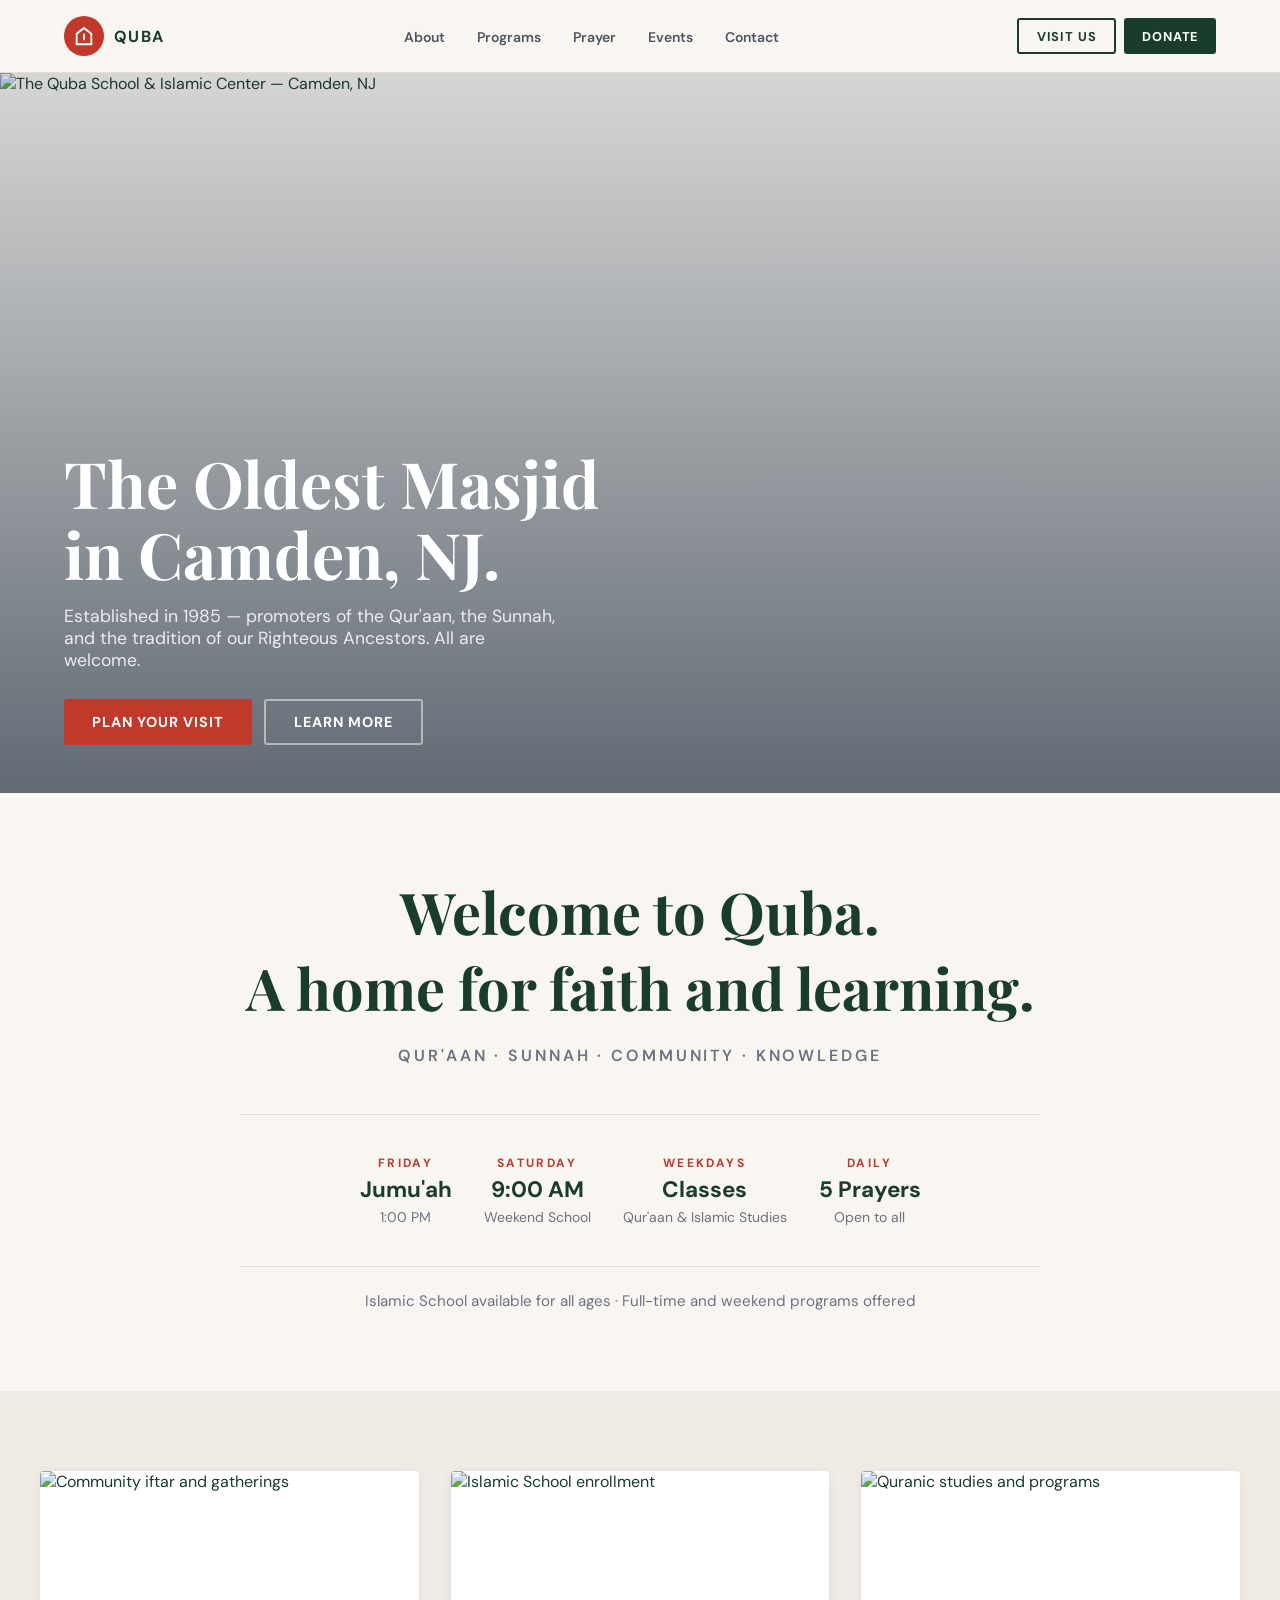
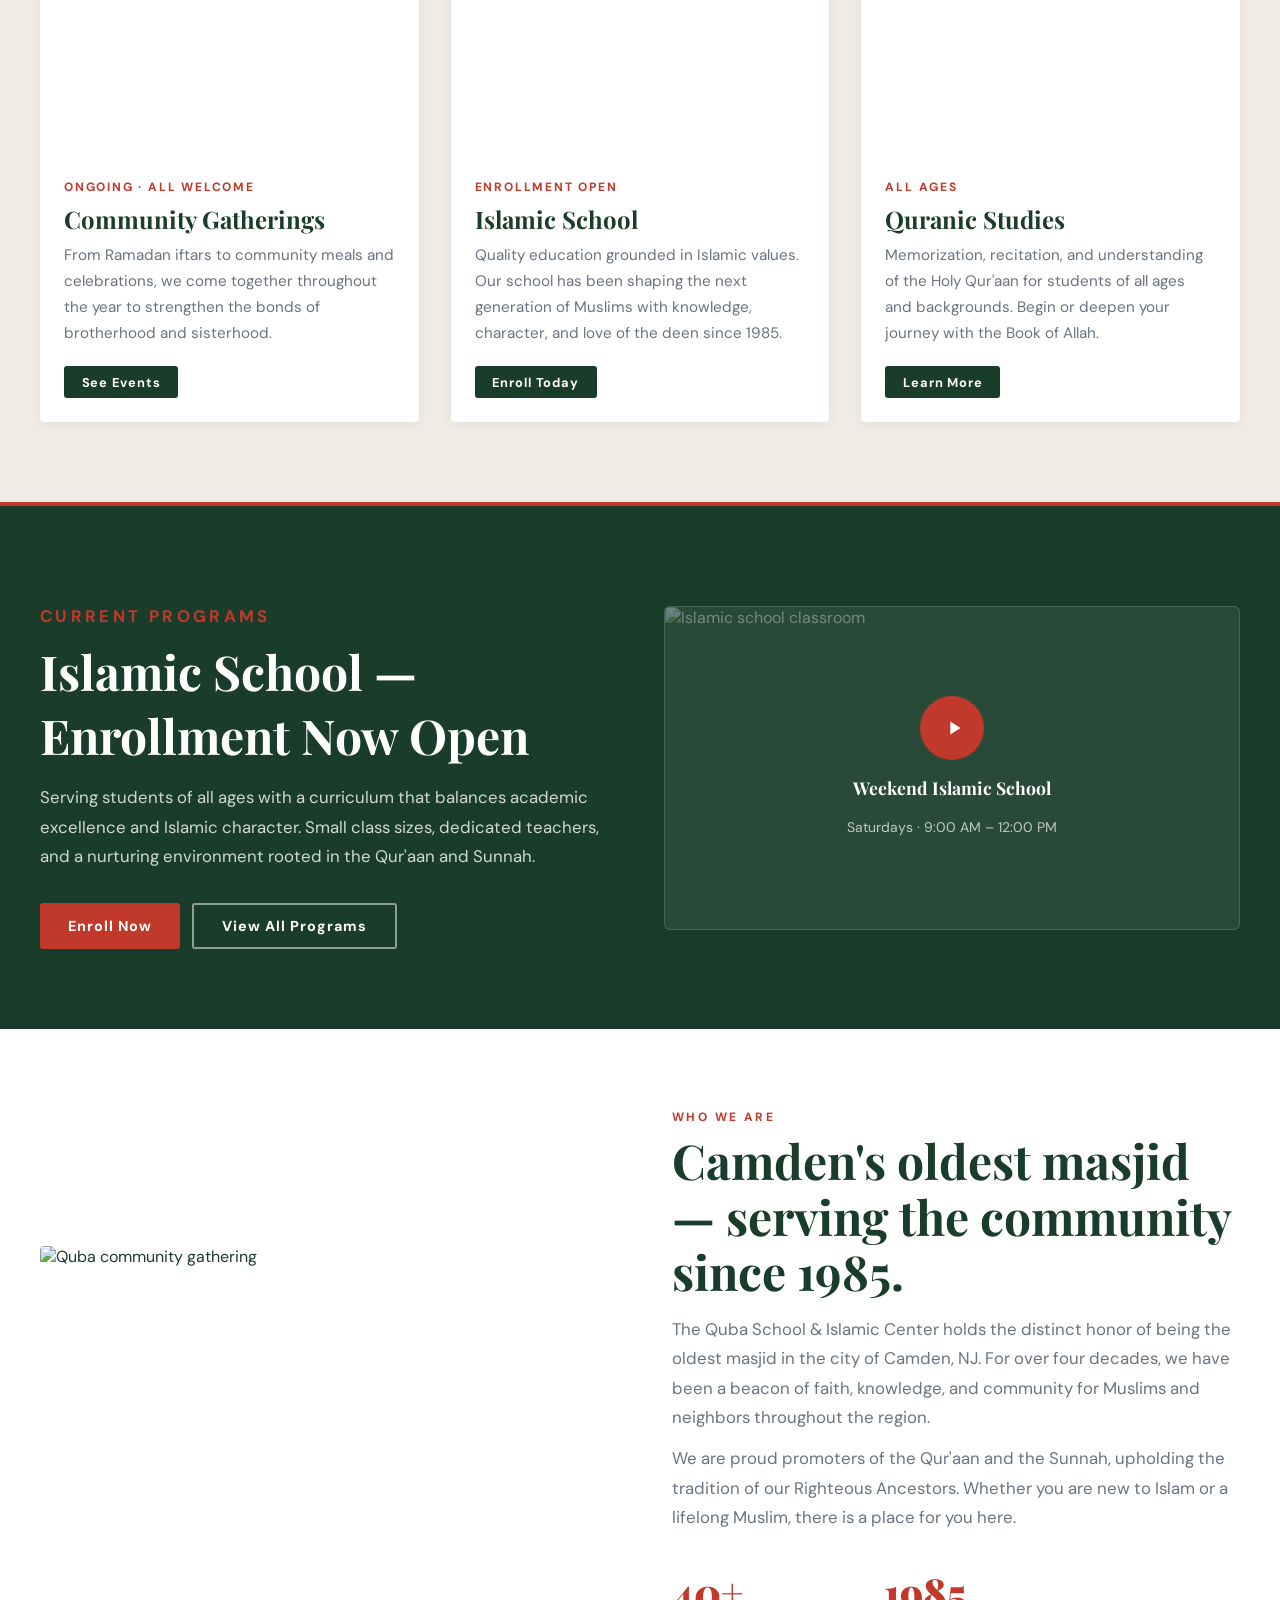
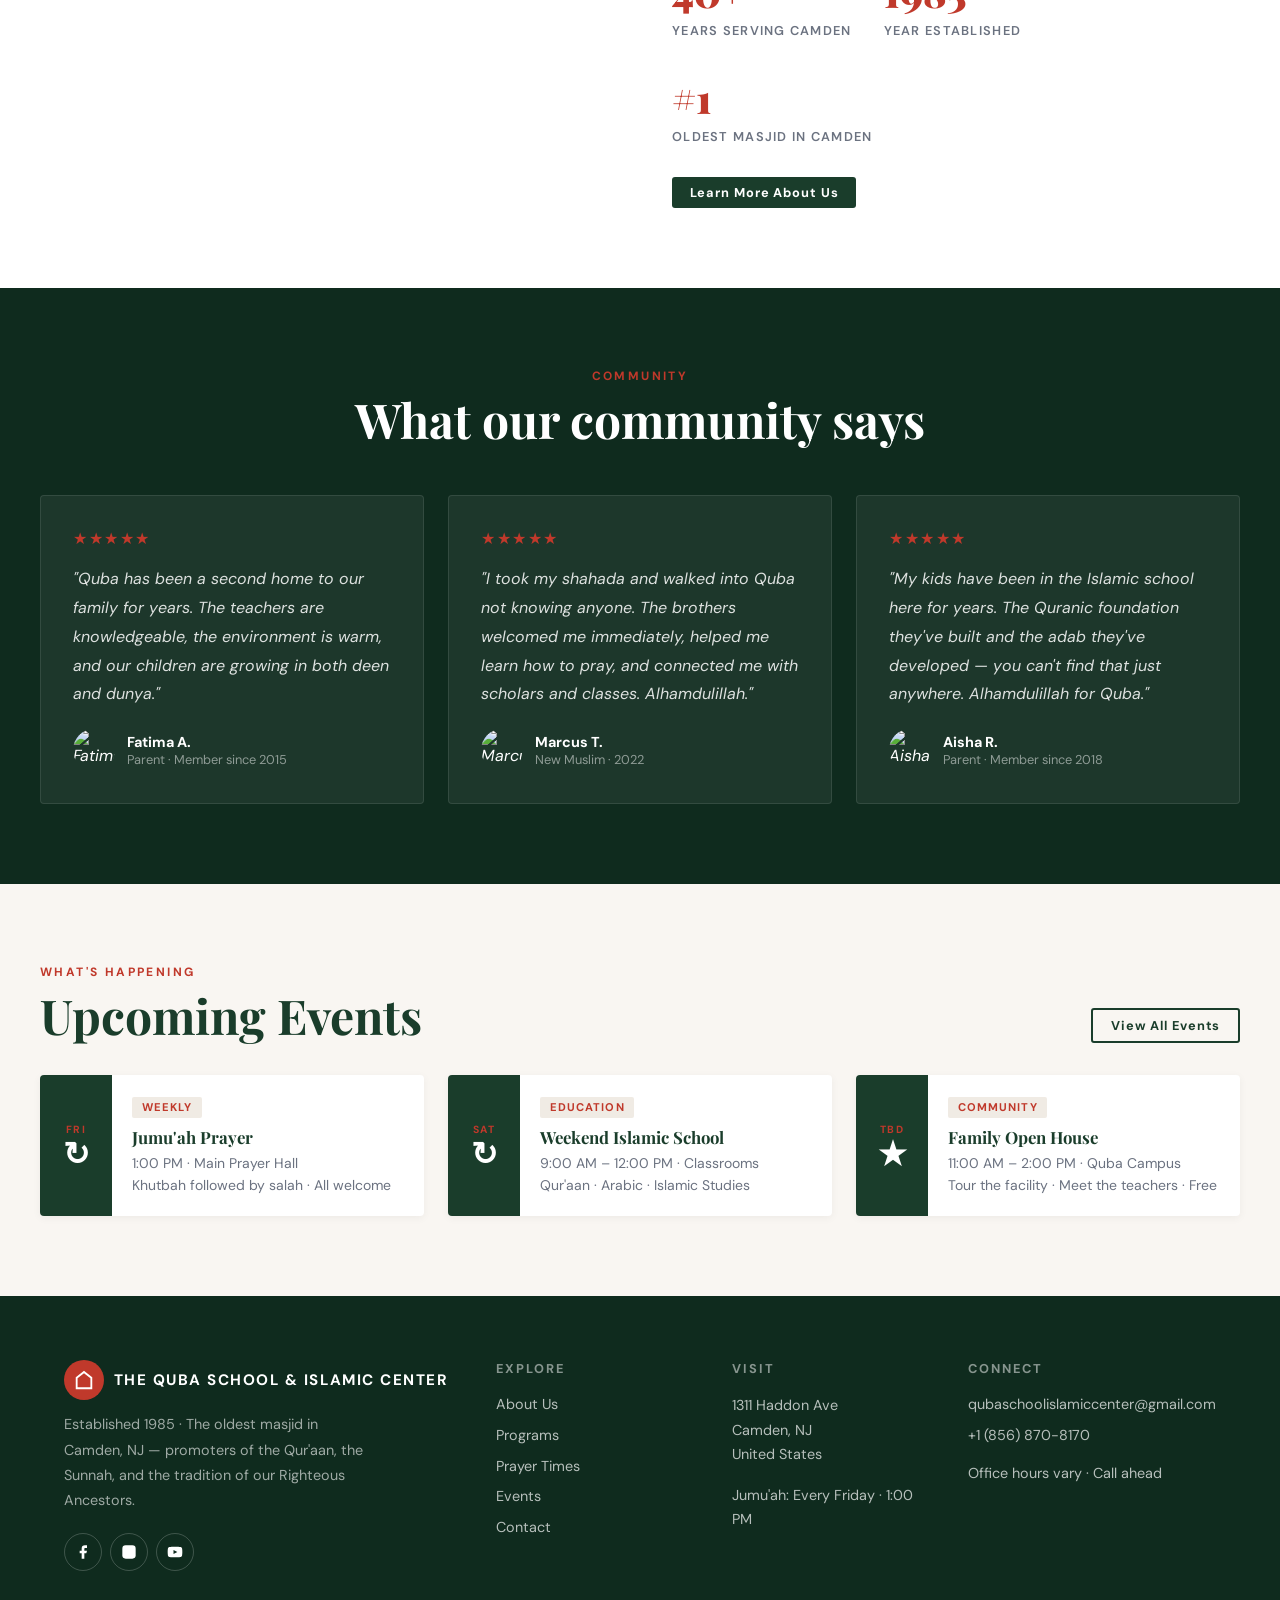
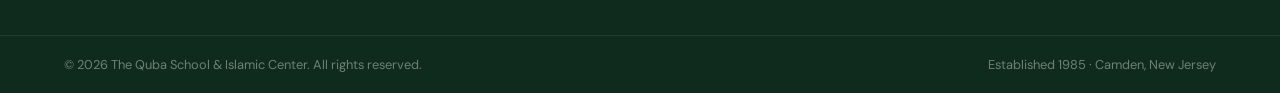
==== index.html @ 29eabf61 "Add files via upload" ====
<!DOCTYPE html>
<html lang="en">
<head>
  <meta charset="UTF-8" />
  <meta name="viewport" content="width=device-width, initial-scale=1.0" />
  <title>The Quba School & Islamic Center</title>
  <script src="https://cdnjs.cloudflare.com/ajax/libs/alpinejs/3.13.5/cdn.min.js" defer></script>
  <script src="https://cdnjs.cloudflare.com/ajax/libs/tailwindcss/2.2.19/tailwind.min.js"></script>
  <link rel="preconnect" href="https://fonts.googleapis.com">
  <link href="https://fonts.googleapis.com/css2?family=Playfair+Display:wght@700;900&family=DM+Sans:wght@400;500;600;700&display=swap" rel="stylesheet">
  <link rel="stylesheet" href="styles.css">
</head>
<body>

<header id="navbar">
  <div class="nav-inner">
    <a href="index.html" class="logo">
      <div class="logo-mark">
        <svg viewBox="0 0 24 24"><path d="M12 2L3 9v13h18V9L12 2zm0 2.5L19 10v10H5V10l7-5.5zm-1 5v7h2v-7h-2zm0 0"/></svg>
      </div>
      <span class="logo-name">Quba</span>
    </a>
    <nav>
      <ul class="nav-links">
        <li><a href="about.html">About</a></li>
        <li><a href="programs.html">Programs</a></li>
        <li><a href="prayer.html">Prayer</a></li>
        <li><a href="events.html">Events</a></li>
        <li><a href="contact.html">Contact</a></li>
      </ul>
    </nav>
    <div class="nav-ctas">
      <a class="btn btn-outline" href="visit.html">VISIT US</a>
      <a class="btn btn-brand" href="#">DONATE</a>
    </div>
    <button class="hamburger" id="hamburgerBtn" aria-label="Toggle menu" onclick="toggleMenu()">
      <span></span><span></span><span></span>
    </button>
  </div>
  <div class="mobile-menu" id="mobileMenu">
    <a href="about.html">About</a>
    <a href="programs.html">Programs</a>
    <a href="prayer.html">Prayer</a>
    <a href="events.html">Events</a>
    <a href="contact.html">Contact</a>
    <div class="mobile-ctas">
      <a class="btn btn-outline" href="visit.html">VISIT US</a>
      <a class="btn btn-brand" href="#">DONATE</a>
    </div>
  </div>
</header>

<!-- Hero -->
<section class="hero">
  <img src="assets/philly.avif" alt="The Quba School & Islamic Center — Camden, NJ" />
  <div class="hero-overlay"></div>
  <div class="hero-text">
    <h1 class="fade-up">The Oldest Masjid<br>in Camden, NJ.</h1>
    <p class="fade-up delay-1">Established in 1985 — promoters of the Qur'aan, the Sunnah, and the tradition of our Righteous Ancestors. All are welcome.</p>
    <div class="hero-ctas fade-up delay-2">
      <a class="btn btn-accent btn-lg" href="visit.html">PLAN YOUR VISIT</a>
      <a class="btn btn-outline-light btn-lg" href="about.html">LEARN MORE</a>
    </div>
  </div>
</section>

<!-- Welcome -->
<section class="section welcome">
  <div class="inner container">
    <h1>Welcome to Quba.<br>A home for faith and learning.</h1>
    <p class="tagline">Qur'aan · Sunnah · Community · Knowledge</p>
    <div class="service-times">
      <div class="service-item">
        <div class="day">Friday</div>
        <div class="time">Jumu'ah</div>
        <div class="note">1:00 PM</div>
      </div>
      <div class="service-item">
        <div class="day">Saturday</div>
        <div class="time">9:00 AM</div>
        <div class="note">Weekend School</div>
      </div>
      <div class="service-item">
        <div class="day">Weekdays</div>
        <div class="time">Classes</div>
        <div class="note">Qur'aan & Islamic Studies</div>
      </div>
      <div class="service-item">
        <div class="day">Daily</div>
        <div class="time">5 Prayers</div>
        <div class="note">Open to all</div>
      </div>
    </div>
    <p style="margin-top:1.5rem;color:var(--muted);font-size:.95rem;">Islamic School available for all ages · Full-time and weekend programs offered</p>
  </div>
</section>

<!-- Feature Cards -->
<section class="section feature-cards">
  <div class="container">
    <div class="cards-grid">
      <article class="card">
        <img src="assets/food.avif" alt="Community iftar and gatherings" loading="lazy" />
        <div class="card-body">
          <p class="card-eyebrow">Ongoing · All Welcome</p>
          <h3 class="card-title">Community Gatherings</h3>
          <p class="card-text">From Ramadan iftars to community meals and celebrations, we come together throughout the year to strengthen the bonds of brotherhood and sisterhood.</p>
          <a class="btn btn-brand" href="events.html">See Events</a>
        </div>
      </article>
      <article class="card">
        <img src="assets/smiling.avif" alt="Islamic School enrollment" loading="lazy" />
        <div class="card-body">
          <p class="card-eyebrow">Enrollment Open</p>
          <h3 class="card-title">Islamic School</h3>
          <p class="card-text">Quality education grounded in Islamic values. Our school has been shaping the next generation of Muslims with knowledge, character, and love of the deen since 1985.</p>
          <a class="btn btn-brand" href="programs.html">Enroll Today</a>
        </div>
      </article>
      <article class="card">
        <img src="assets/book.avif" alt="Quranic studies and programs" loading="lazy" />
        <div class="card-body">
          <p class="card-eyebrow">All Ages</p>
          <h3 class="card-title">Quranic Studies</h3>
          <p class="card-text">Memorization, recitation, and understanding of the Holy Qur'aan for students of all ages and backgrounds. Begin or deepen your journey with the Book of Allah.</p>
          <a class="btn btn-brand" href="programs.html">Learn More</a>
        </div>
      </article>
    </div>
  </div>
</section>

<!-- Programs Banner -->
<section class="section series">
  <div class="container series-grid">
    <div>
      <p class="section-tag">Current Programs</p>
      <h2>Islamic School — Enrollment Now Open</h2>
      <p>Serving students of all ages with a curriculum that balances academic excellence and Islamic character. Small class sizes, dedicated teachers, and a nurturing environment rooted in the Qur'aan and Sunnah.</p>
      <div class="series-ctas">
        <a class="btn btn-accent btn-lg" href="programs.html">Enroll Now</a>
        <a class="btn btn-outline-light btn-lg" href="programs.html">View All Programs</a>
      </div>
    </div>
    <div class="video-card">
      <img src="https://images.unsplash.com/photo-1524178232363-1fb2b075b655?w=800&q=70&auto=format&fit=crop" alt="Islamic school classroom" />
      <div class="video-card-content">
        <div class="play-btn">
          <svg viewBox="0 0 24 24"><path d="M8 5v14l11-7z"/></svg>
        </div>
        <h4>Weekend Islamic School</h4>
        <p>Saturdays · 9:00 AM – 12:00 PM</p>
      </div>
    </div>
  </div>
</section>

<!-- About strip -->
<section class="section about-strip">
  <div class="container about-grid">
    <img src="https://images.unsplash.com/photo-1582213782179-e0d53f98f2ca?w=900&q=75&auto=format&fit=crop" alt="Quba community gathering" loading="lazy" />
    <div class="text">
      <p class="section-tag">Who We Are</p>
      <h2 class="section-title">Camden's oldest masjid — serving the community since 1985.</h2>
      <p class="section-body">The Quba School & Islamic Center holds the distinct honor of being the oldest masjid in the city of Camden, NJ. For over four decades, we have been a beacon of faith, knowledge, and community for Muslims and neighbors throughout the region.</p>
      <p class="section-body" style="margin-top:.75rem;">We are proud promoters of the Qur'aan and the Sunnah, upholding the tradition of our Righteous Ancestors. Whether you are new to Islam or a lifelong Muslim, there is a place for you here.</p>
      <div class="stat-row">
        <div class="stat"><div class="num">40+</div><div class="label">Years serving Camden</div></div>
        <div class="stat"><div class="num">1985</div><div class="label">Year established</div></div>
        <div class="stat"><div class="num">#1</div><div class="label">Oldest masjid in Camden</div></div>
      </div>
      <a class="btn btn-brand" style="margin-top:2rem;" href="about.html">Learn More About Us</a>
    </div>
  </div>
</section>

<!-- Testimonials -->
<section class="section testimonials">
  <div class="container">
    <p class="section-tag">Community</p>
    <h2 class="section-title" style="text-align:center;">What our community says</h2>
    <div class="testi-grid">
      <div class="testi-card">
        <div class="testi-stars">★★★★★</div>
        <blockquote>"Quba has been a second home to our family for years. The teachers are knowledgeable, the environment is warm, and our children are growing in both deen and dunya."</blockquote>
        <cite>
          <img class="testi-avatar" src="https://images.unsplash.com/photo-1494790108377-be9c29b29330?w=100&q=80&auto=format&fit=crop&crop=face" alt="Fatima A." />
          <div><div class="testi-name">Fatima A.</div><div class="testi-meta">Parent · Member since 2015</div></div>
        </cite>
      </div>
      <div class="testi-card">
        <div class="testi-stars">★★★★★</div>
        <blockquote>"I took my shahada and walked into Quba not knowing anyone. The brothers welcomed me immediately, helped me learn how to pray, and connected me with scholars and classes. Alhamdulillah."</blockquote>
        <cite>
          <img class="testi-avatar" src="https://images.unsplash.com/photo-1507003211169-0a1dd7228f2d?w=100&q=80&auto=format&fit=crop&crop=face" alt="Marcus T." />
          <div><div class="testi-name">Marcus T.</div><div class="testi-meta">New Muslim · 2022</div></div>
        </cite>
      </div>
      <div class="testi-card">
        <div class="testi-stars">★★★★★</div>
        <blockquote>"My kids have been in the Islamic school here for years. The Quranic foundation they've built and the adab they've developed — you can't find that just anywhere. Alhamdulillah for Quba."</blockquote>
        <cite>
          <img class="testi-avatar" src="https://images.unsplash.com/photo-1438761681033-6461ffad8d80?w=100&q=80&auto=format&fit=crop&crop=face" alt="Aisha R." />
          <div><div class="testi-name">Aisha R.</div><div class="testi-meta">Parent · Member since 2018</div></div>
        </cite>
      </div>
    </div>
  </div>
</section>

<!-- Upcoming Events -->
<section class="section events">
  <div class="container">
    <div style="display:flex;justify-content:space-between;align-items:flex-end;flex-wrap:wrap;gap:1rem;margin-bottom:2rem;">
      <div>
        <p class="section-tag">What's Happening</p>
        <h2 class="section-title">Upcoming Events</h2>
      </div>
      <a class="btn btn-outline" href="events.html">View All Events</a>
    </div>
    <div class="events-grid">
      <div class="event-card">
        <div class="event-date"><div class="month">FRI</div><div class="day">↻</div></div>
        <div class="event-info">
          <span class="event-tag">Weekly</span>
          <h4>Jumu'ah Prayer</h4>
          <p>1:00 PM · Main Prayer Hall<br>Khutbah followed by salah · All welcome</p>
        </div>
      </div>
      <div class="event-card">
        <div class="event-date"><div class="month">SAT</div><div class="day">↻</div></div>
        <div class="event-info">
          <span class="event-tag">Education</span>
          <h4>Weekend Islamic School</h4>
          <p>9:00 AM – 12:00 PM · Classrooms<br>Qur'aan · Arabic · Islamic Studies</p>
        </div>
      </div>
      <div class="event-card">
        <div class="event-date"><div class="month">TBD</div><div class="day">★</div></div>
        <div class="event-info">
          <span class="event-tag">Community</span>
          <h4>Family Open House</h4>
          <p>11:00 AM – 2:00 PM · Quba Campus<br>Tour the facility · Meet the teachers · Free</p>
        </div>
      </div>
    </div>
  </div>
</section>

<footer>
  <div class="footer-inner">
    <div class="footer-brand">
      <div style="display:flex;align-items:center;gap:.6rem;">
        <div class="logo-mark"><svg viewBox="0 0 24 24"><path d="M12 2L3 9v13h18V9L12 2zm0 2.5L19 10v10H5V10l7-5.5z"/></svg></div>
        <h4>The Quba School & Islamic Center</h4>
      </div>
      <p>Established 1985 · The oldest masjid in Camden, NJ — promoters of the Qur'aan, the Sunnah, and the tradition of our Righteous Ancestors.</p>
      <div class="social-row">
        <a href="#" class="social-btn" aria-label="Facebook">
          <svg viewBox="0 0 24 24"><path d="M18 2h-3a5 5 0 00-5 5v3H7v4h3v8h4v-8h3l1-4h-4V7a1 1 0 011-1h3z"/></svg>
        </a>
        <a href="#" class="social-btn" aria-label="Instagram">
          <svg viewBox="0 0 24 24"><rect x="2" y="2" width="20" height="20" rx="5" ry="5"/><path d="M16 11.37A4 4 0 1112.63 8 4 4 0 0116 11.37z" fill="none" stroke="white" stroke-width="2"/><line x1="17.5" y1="6.5" x2="17.51" y2="6.5" stroke="white" stroke-width="2" stroke-linecap="round"/></svg>
        </a>
        <a href="#" class="social-btn" aria-label="YouTube">
          <svg viewBox="0 0 24 24"><path d="M22.54 6.42a2.78 2.78 0 00-1.95-1.96C18.88 4 12 4 12 4s-6.88 0-8.59.46a2.78 2.78 0 00-1.95 1.96A29 29 0 001 12a29 29 0 00.46 5.58A2.78 2.78 0 003.41 19.6C5.12 20 12 20 12 20s6.88 0 8.59-.46a2.78 2.78 0 001.95-1.95A29 29 0 0023 12a29 29 0 00-.46-5.58z"/><polygon points="9.75 15.02 15.5 12 9.75 8.98 9.75 15.02" fill="var(--brand-dark)"/></svg>
        </a>
      </div>
    </div>
    <div class="footer-col">
      <h5>Explore</h5>
      <ul>
        <li><a href="about.html">About Us</a></li>
        <li><a href="programs.html">Programs</a></li>
        <li><a href="prayer.html">Prayer Times</a></li>
        <li><a href="events.html">Events</a></li>
        <li><a href="contact.html">Contact</a></li>
      </ul>
    </div>
    <div class="footer-col">
      <h5>Visit</h5>
      <address>
        <p>1311 Haddon Ave<br>Camden, NJ<br>United States</p>
      </address>
      <p style="margin-top:1rem;">Jumu'ah: Every Friday · 1:00 PM</p>
    </div>
    <div class="footer-col">
      <h5>Connect</h5>
      <ul>
        <li><a href="mailto:qubaschoolislamiccenter@gmail.com">qubaschoolislamiccenter@gmail.com</a></li>
        <li><a href="tel:+18568708170">+1 (856) 870-8170</a></li>
      </ul>
      <p style="margin-top:1rem;">Office hours vary · Call ahead</p>
    </div>
  </div>
  <div class="footer-bottom">
    <div class="footer-bottom-inner">
      <span>© <span id="year"></span> The Quba School & Islamic Center. All rights reserved.</span>
      <span>Established 1985 · Camden, New Jersey</span>
    </div>
  </div>
</footer>

<script src="main.js"></script>
</body>
</html>
---- styles.css ----
:root {
  --brand:       #1a3d2b;
  --brand-dark:  #0f2b1e;
  --accent:      #c0392b;
  --accent-dark: #a93226;
  --bg:          #f9f6f2;
  --card:        #ffffff;
  --muted:       #6b7280;
  --border:      #e5ddd4;
}
* { box-sizing: border-box; margin: 0; padding: 0; }
body { font-family: 'DM Sans', sans-serif; background: var(--bg); color: var(--brand); }
h1,h2,h3,h4 { font-family: 'Playfair Display', serif; }

/* ── Navbar ── */
#navbar {
  position: sticky; top: 0; z-index: 50;
  background: rgba(249,246,242,0.96);
  backdrop-filter: blur(8px);
  border-bottom: 1px solid var(--border);
}
.nav-inner {
  max-width: 1200px; margin: 0 auto;
  display: flex; align-items: center; justify-content: space-between;
  padding: 0 1.5rem; height: 72px;
}
.logo { display:flex; align-items:center; gap:.6rem; text-decoration:none; }
.logo-mark {
  width:40px; height:40px; border-radius:50%;
  background: var(--accent); display:flex; align-items:center; justify-content:center;
}
.logo-mark svg { width:22px; height:22px; fill:white; }
.logo-name { font-family:'DM Sans',sans-serif; font-weight:700; font-size:1rem; letter-spacing:.1em; color:var(--brand); text-transform:uppercase; }
.nav-links { display:flex; gap:2rem; list-style:none; }
.nav-links a { text-decoration:none; font-size:.875rem; font-weight:600; color:#4b5563; transition:color .2s; }
.nav-links a:hover { color:var(--accent); }
.nav-ctas { display:flex; gap:.5rem; }
.btn { display:inline-flex; align-items:center; justify-content:center; padding:.45rem 1.1rem; border-radius:3px; font-size:.8rem; font-weight:700; letter-spacing:.07em; cursor:pointer; transition:all .2s; text-decoration:none; border:none; }
.btn-outline { background:transparent; border:2px solid var(--brand); color:var(--brand); }
.btn-outline:hover { background:var(--brand); color:white; }
.btn-accent { background:var(--accent); color:white; }
.btn-accent:hover { background:var(--accent-dark); }
.btn-brand { background:var(--brand); color:white; }
.btn-brand:hover { background:var(--brand-dark); }
.btn-lg { padding:.75rem 1.75rem; font-size:.9rem; }
.btn-light { background:white; color:var(--brand); }
.btn-light:hover { background:#f3f4f6; }
.btn-outline-light { background:transparent; border:2px solid rgba(255,255,255,.5); color:white; }
.btn-outline-light:hover { border-color:white; background:rgba(255,255,255,.1); }

.hamburger { display:none; background:none; border:none; cursor:pointer; padding:.25rem; }
.hamburger span { display:block; width:24px; height:2px; background:var(--brand); margin:5px 0; transition:all .3s; }
.mobile-menu { display:none; background:var(--card); border-top:1px solid var(--border); padding:1rem 1.5rem; }
.mobile-menu.open { display:block; }
.mobile-menu a { display:block; padding:.6rem 0; font-weight:600; color:var(--brand); text-decoration:none; border-bottom:1px solid var(--border); }
.mobile-menu .mobile-ctas { display:flex; flex-wrap:wrap; gap:.5rem; margin-top:1rem; }

@media(max-width:900px) { .nav-links, .nav-ctas { display:none; } .hamburger { display:block; } }

/* ── Hero ── */
.hero { position:relative; height:80vh; min-height:520px; overflow:hidden; }
.hero img { width:100%; height:100%; object-fit:cover; }
.hero-overlay {
  position:absolute; inset:0;
  background: linear-gradient(to bottom, rgba(15,30,48,.15) 0%, rgba(15,30,48,.65) 100%);
}
.hero-text {
  position:absolute; bottom:0; left:0; right:0;
  max-width:1200px; margin:0 auto; padding:3rem 1.5rem;
}
.hero-text h1 { font-size:clamp(2.2rem,5vw,4rem); color:white; line-height:1.1; max-width:700px; }
.hero-text p { color:rgba(255,255,255,.85); font-size:1.1rem; margin-top:1rem; max-width:500px; }
.hero-text .hero-ctas { display:flex; flex-wrap:wrap; gap:.75rem; margin-top:1.75rem; }

/* ── Sections ── */
.section { padding:5rem 1.5rem; }
.container { max-width:1200px; margin:0 auto; }
.section-tag { font-size:.75rem; font-weight:700; letter-spacing:.2em; text-transform:uppercase; color:var(--accent); margin-bottom:.5rem; }
.section-title { font-size:clamp(2rem,4vw,3rem); line-height:1.15; color:var(--brand); }
.section-body { color:var(--muted); font-size:1.05rem; line-height:1.75; margin-top:1rem; }
.divider { border:none; border-top:1px solid var(--border); margin:3rem 0; }

/* ── Welcome ── */
.welcome { background:var(--bg); text-align:center; }
.welcome .inner { max-width:800px; margin:0 auto; }
.welcome h1 { font-size:clamp(2.2rem,5vw,3.6rem); }
.welcome .tagline { font-size:1rem; font-weight:600; letter-spacing:.18em; text-transform:uppercase; color:var(--muted); margin-top:1.25rem; }
.service-times {
  margin:3rem auto 0; border-top:1px solid var(--border); border-bottom:1px solid var(--border);
  padding:2.5rem 1rem; display:flex; flex-wrap:wrap; justify-content:center; gap:2rem;
}
.service-item { text-align:center; }
.service-item .day { font-size:.75rem; font-weight:700; letter-spacing:.2em; text-transform:uppercase; color:var(--accent); }
.service-item .time { font-size:1.4rem; font-weight:700; color:var(--brand); margin-top:.25rem; }
.service-item .note { font-size:.875rem; color:var(--muted); margin-top:.25rem; }

/* ── Feature Cards ── */
.feature-cards { background:#f0ebe4; }
.cards-grid { display:grid; grid-template-columns:repeat(auto-fit,minmax(280px,1fr)); gap:2rem; }
.card {
  background:var(--card); border-radius:4px; overflow:hidden;
  box-shadow:0 2px 12px rgba(0,0,0,.06); display:flex; flex-direction:column;
  transition:transform .3s, box-shadow .3s;
}
.card:hover { transform:translateY(-4px); box-shadow:0 8px 24px rgba(0,0,0,.1); }
.card img { width:100%; aspect-ratio:4/3; object-fit:cover; }
.card-body { padding:1.5rem; flex:1; display:flex; flex-direction:column; }
.card-eyebrow { font-size:.75rem; font-weight:700; letter-spacing:.15em; text-transform:uppercase; color:var(--accent); }
.card-title { font-size:1.5rem; color:var(--brand); margin:.5rem 0; }
.card-text { color:var(--muted); font-size:.95rem; line-height:1.7; flex:1; }
.card-body .btn { margin-top:1.25rem; align-self:flex-start; }

/* ── Series Banner ── */
.series { background:var(--brand); color:white; border-top: 4px solid var(--accent); }
.series-grid { display:grid; grid-template-columns:1fr 1fr; gap:3rem; align-items:center; }
.series .section-tag { color:var(--accent); }
.series h2 { color:white; font-size:clamp(2rem,4vw,3rem); }
.series p { color:rgba(255,255,255,.8); margin-top:1rem; font-size:1.05rem; line-height:1.75; }
.series-ctas { display:flex; flex-wrap:wrap; gap:.75rem; margin-top:2rem; }
.video-card {
  background:rgba(255,255,255,.07); border:1px solid rgba(255,255,255,.15);
  border-radius:6px; aspect-ratio:16/9; display:flex; flex-direction:column;
  align-items:center; justify-content:center; gap:1rem; position:relative; overflow:hidden;
}
.video-card img { position:absolute; inset:0; width:100%; height:100%; object-fit:cover; opacity:.35; }
.video-card-content { position:relative; text-align:center; }
.play-btn {
  width:64px; height:64px; border-radius:50%; background:var(--accent);
  display:flex; align-items:center; justify-content:center; margin:0 auto 1rem;
  cursor:pointer; transition:transform .2s, background .2s;
}
.play-btn:hover { background:var(--accent-dark); transform:scale(1.08); }
.play-btn svg { width:22px; height:22px; fill:white; margin-left:3px; }
.video-card h4 { font-size:1.1rem; font-weight:700; color:white; }
.video-card p { font-size:.875rem; color:rgba(255,255,255,.7); }
@media(max-width:768px) { .series-grid { grid-template-columns:1fr; } }

/* ── Community / About strip ── */
.about-strip { background:var(--card); }
.about-grid { display:grid; grid-template-columns:1fr 1fr; gap:4rem; align-items:center; }
.about-grid img { width:100%; border-radius:4px; aspect-ratio:4/3; object-fit:cover; }
.stat-row { display:flex; gap:2rem; margin-top:2rem; flex-wrap:wrap; }
.stat .num { font-size:2.5rem; font-weight:900; color:var(--accent); font-family:'Playfair Display',serif; }
.stat .label { font-size:.8rem; font-weight:600; letter-spacing:.1em; text-transform:uppercase; color:var(--muted); margin-top:.25rem; }
@media(max-width:768px) { .about-grid { grid-template-columns:1fr; } }

/* ── Events ── */
.events { background:var(--bg); }
.events-grid { display:grid; grid-template-columns:repeat(auto-fit,minmax(300px,1fr)); gap:1.5rem; }
.event-card { background:var(--card); border-radius:4px; overflow:hidden; box-shadow:0 2px 8px rgba(0,0,0,.05); display:flex; }
.event-date { background:var(--brand); color:white; padding:1.25rem 1rem; display:flex; flex-direction:column; align-items:center; justify-content:center; min-width:72px; }
.event-date .month { font-size:.65rem; font-weight:700; letter-spacing:.15em; text-transform:uppercase; color:var(--accent); }
.event-date .day { font-size:2rem; font-weight:900; font-family:'Playfair Display',serif; line-height:1; }
.event-info { padding:1.25rem; }
.event-info h4 { font-size:1.05rem; font-weight:700; color:var(--brand); }
.event-info p { font-size:.875rem; color:var(--muted); margin-top:.25rem; line-height:1.6; }
.event-info .event-tag { display:inline-block; background:#f0ebe4; padding:.2rem .6rem; border-radius:2px; font-size:.7rem; font-weight:700; text-transform:uppercase; letter-spacing:.1em; color:var(--accent); margin-bottom:.5rem; }

/* ── Testimonials ── */
.testimonials { background:var(--brand-dark); color:white; }
.testimonials h2 { color:white; text-align:center; }
.testimonials .section-tag { text-align:center; display:block; }
.testi-grid { display:grid; grid-template-columns:repeat(auto-fit,minmax(280px,1fr)); gap:1.5rem; margin-top:3rem; }
.testi-card { background:rgba(255,255,255,.06); border:1px solid rgba(255,255,255,.1); border-radius:4px; padding:2rem; }
.testi-stars { color:var(--accent); letter-spacing:.1em; margin-bottom:1rem; }
.testi-card blockquote { font-size:1rem; line-height:1.8; color:rgba(255,255,255,.85); font-style:italic; }
.testi-card cite { display:flex; align-items:center; gap:.75rem; margin-top:1.25rem; }
.testi-avatar { width:42px; height:42px; border-radius:50%; object-fit:cover; }
.testi-name { font-weight:700; font-size:.9rem; color:white; font-style:normal; }
.testi-meta { font-size:.8rem; color:rgba(255,255,255,.5); font-style:normal; }

/* ── Next Steps ── */
.next-steps { background:#f0ebe4; }
.steps-grid { display:grid; grid-template-columns:repeat(auto-fit,minmax(220px,1fr)); gap:1.5rem; margin-top:3rem; }
.step-card { background:var(--card); border-radius:4px; padding:2rem; text-align:center; }
.step-icon { width:56px; height:56px; border-radius:50%; background:var(--brand); display:flex; align-items:center; justify-content:center; margin:0 auto 1rem; }
.step-icon svg { width:24px; height:24px; fill:white; }
.step-num { font-size:.7rem; font-weight:700; letter-spacing:.2em; text-transform:uppercase; color:var(--accent); margin-bottom:.5rem; }
.step-card h3 { font-size:1.2rem; color:var(--brand); margin-bottom:.5rem; }
.step-card p { font-size:.9rem; color:var(--muted); line-height:1.7; }

/* ── Contact / Map strip ── */
.contact { background:var(--card); }
.contact-grid { display:grid; grid-template-columns:1fr 1fr; gap:4rem; align-items:start; }
.contact-info h2 { margin-bottom:1.5rem; }
.contact-detail { display:flex; gap:1rem; margin-bottom:1.5rem; }
.contact-icon { width:40px; height:40px; min-width:40px; border-radius:50%; background:var(--bg); display:flex; align-items:center; justify-content:center; margin-top:.1rem; }
.contact-icon svg { width:18px; height:18px; fill:var(--accent); }
.contact-label { font-size:.75rem; font-weight:700; letter-spacing:.12em; text-transform:uppercase; color:var(--muted); margin-bottom:.2rem; }
.contact-value { font-size:.95rem; color:var(--brand); font-weight:500; }
.map-placeholder { background:#e8e4df; border-radius:4px; overflow:hidden; height:320px; position:relative; }
.map-placeholder img { width:100%; height:100%; object-fit:cover; opacity:.8; }
.map-overlay { position:absolute; inset:0; display:flex; align-items:center; justify-content:center; }
.map-pin { background:var(--brand); color:white; padding:.75rem 1.25rem; border-radius:3px; font-weight:700; font-size:.9rem; }
@media(max-width:768px) { .contact-grid { grid-template-columns:1fr; } }

/* ── Footer ── */
footer { background:var(--brand-dark); color:white; }
.footer-inner { max-width:1200px; margin:0 auto; padding:4rem 1.5rem; display:grid; grid-template-columns:2fr 1fr 1fr 1fr; gap:2.5rem; }
.footer-brand h4 { font-family:'DM Sans',sans-serif; font-weight:700; letter-spacing:.1em; text-transform:uppercase; font-size:.95rem; }
.footer-brand p { color:rgba(255,255,255,.6); font-size:.9rem; line-height:1.75; margin-top:.75rem; max-width:300px; }
.social-row { display:flex; gap:.5rem; margin-top:1.25rem; }
.social-btn { width:38px; height:38px; border-radius:50%; border:1px solid rgba(255,255,255,.2); display:flex; align-items:center; justify-content:center; transition:all .2s; text-decoration:none; }
.social-btn:hover { border-color:var(--accent); background:var(--accent); }
.social-btn svg { width:16px; height:16px; fill:white; }
.footer-col h5 { font-family:'DM Sans',sans-serif; font-size:.8rem; font-weight:700; letter-spacing:.15em; text-transform:uppercase; color:rgba(255,255,255,.5); margin-bottom:1rem; }
.footer-col ul { list-style:none; }
.footer-col li { margin-bottom:.6rem; }
.footer-col a { color:rgba(255,255,255,.7); text-decoration:none; font-size:.9rem; transition:color .2s; }
.footer-col a:hover { color:var(--accent); }
.footer-col p { color:rgba(255,255,255,.7); font-size:.9rem; line-height:1.7; }
.footer-bottom { border-top:1px solid rgba(255,255,255,.08); }
.footer-bottom-inner { max-width:1200px; margin:0 auto; padding:1.25rem 1.5rem; display:flex; justify-content:space-between; font-size:.8rem; color:rgba(255,255,255,.4); flex-wrap:wrap; gap:.5rem; }
@media(max-width:900px) { .footer-inner { grid-template-columns:1fr 1fr; } }
@media(max-width:520px) { .footer-inner { grid-template-columns:1fr; } }

/* ── Animations ── */
@keyframes fadeUp { from { opacity:0; transform:translateY(20px); } to { opacity:1; transform:translateY(0); } }
.fade-up { animation: fadeUp .6s ease both; }
.delay-1 { animation-delay:.1s; }
.delay-2 { animation-delay:.2s; }
.delay-3 { animation-delay:.3s; }

/* ── Utility ── */
img { display:block; }
a { color:inherit; }
address { font-style:normal; }
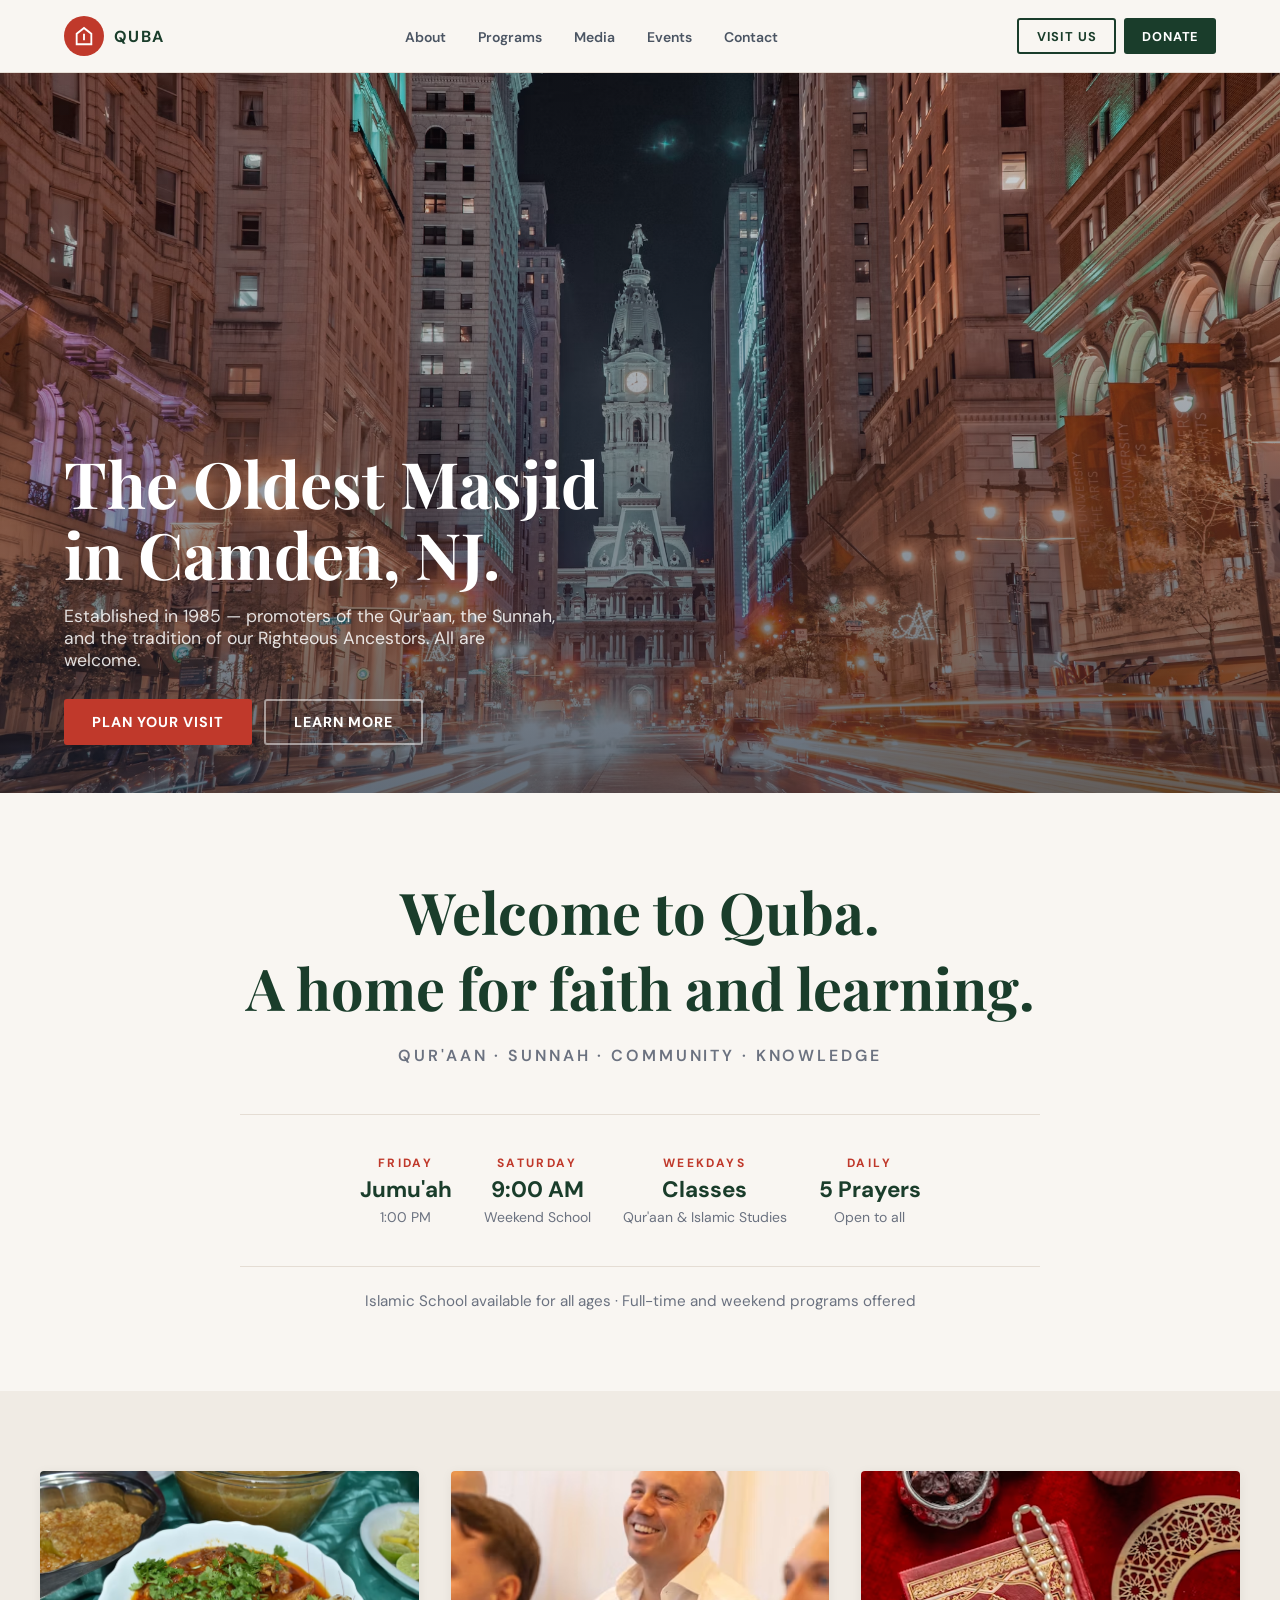
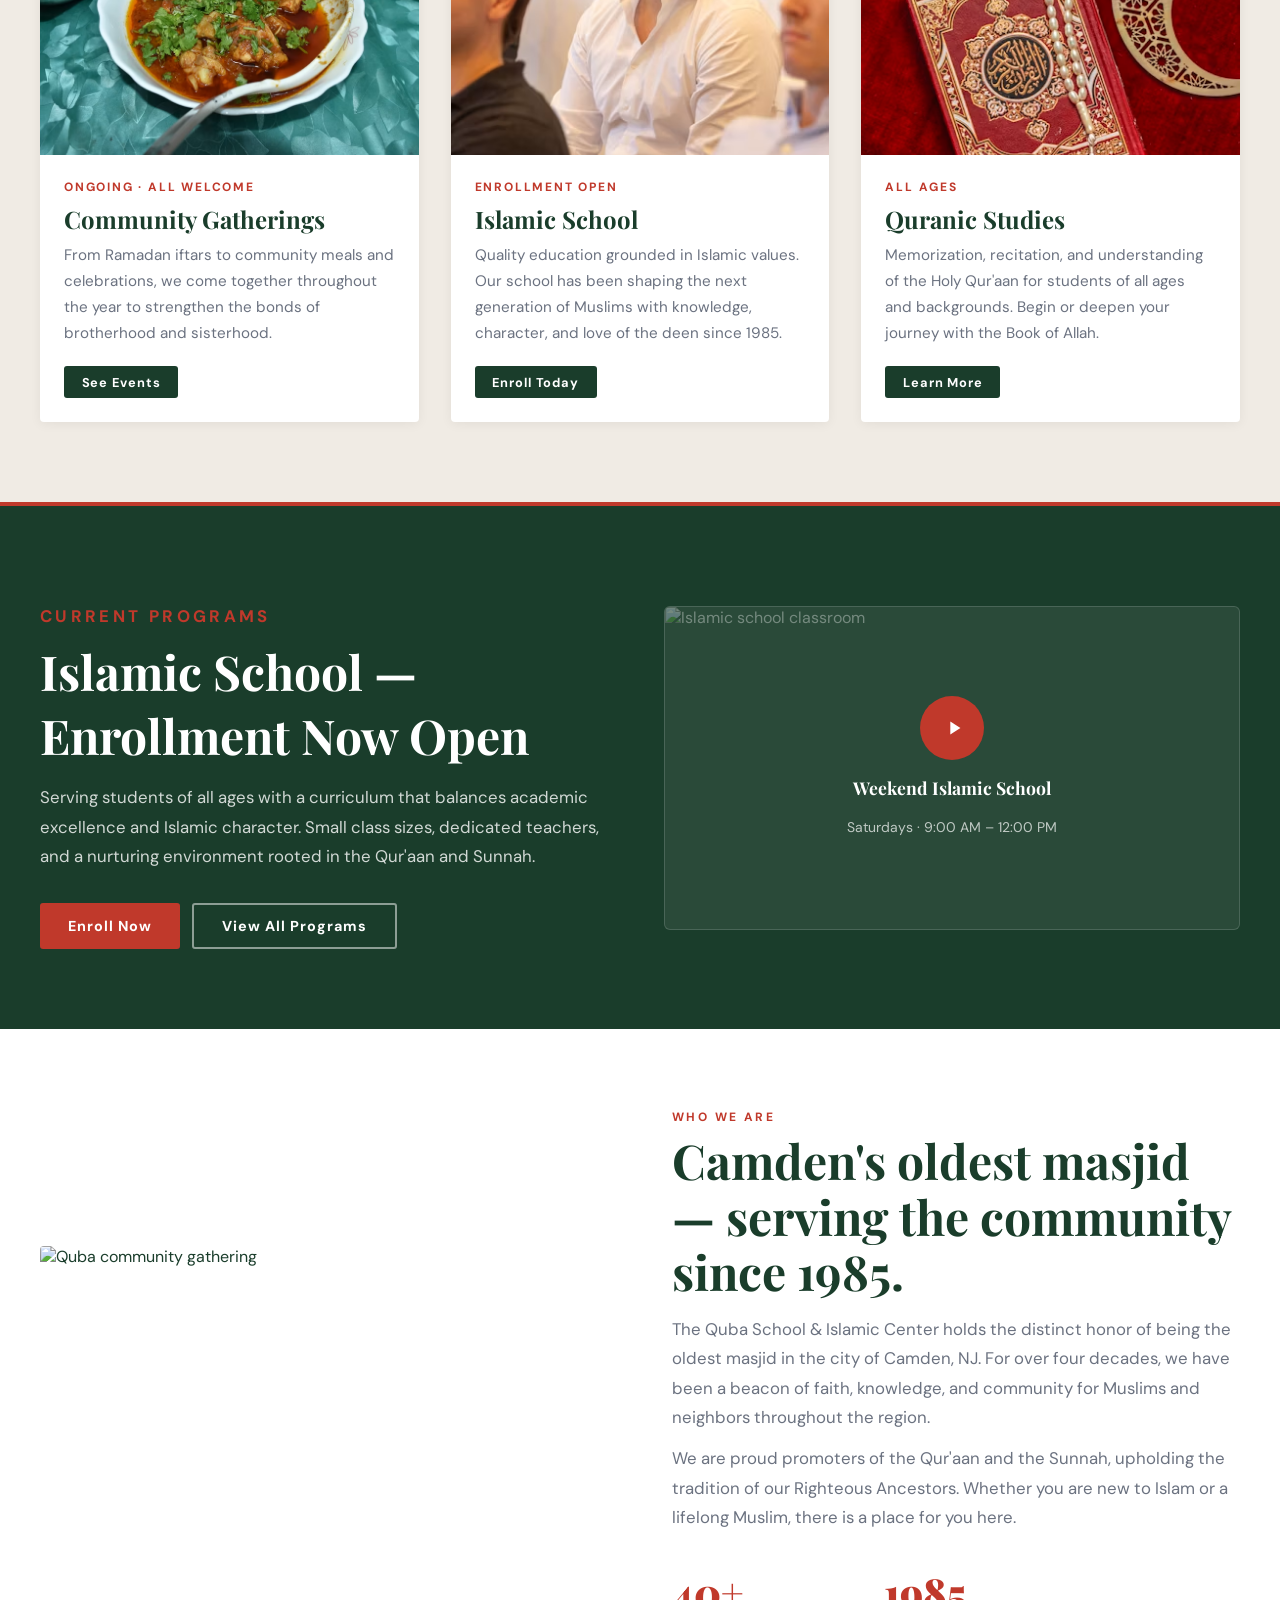
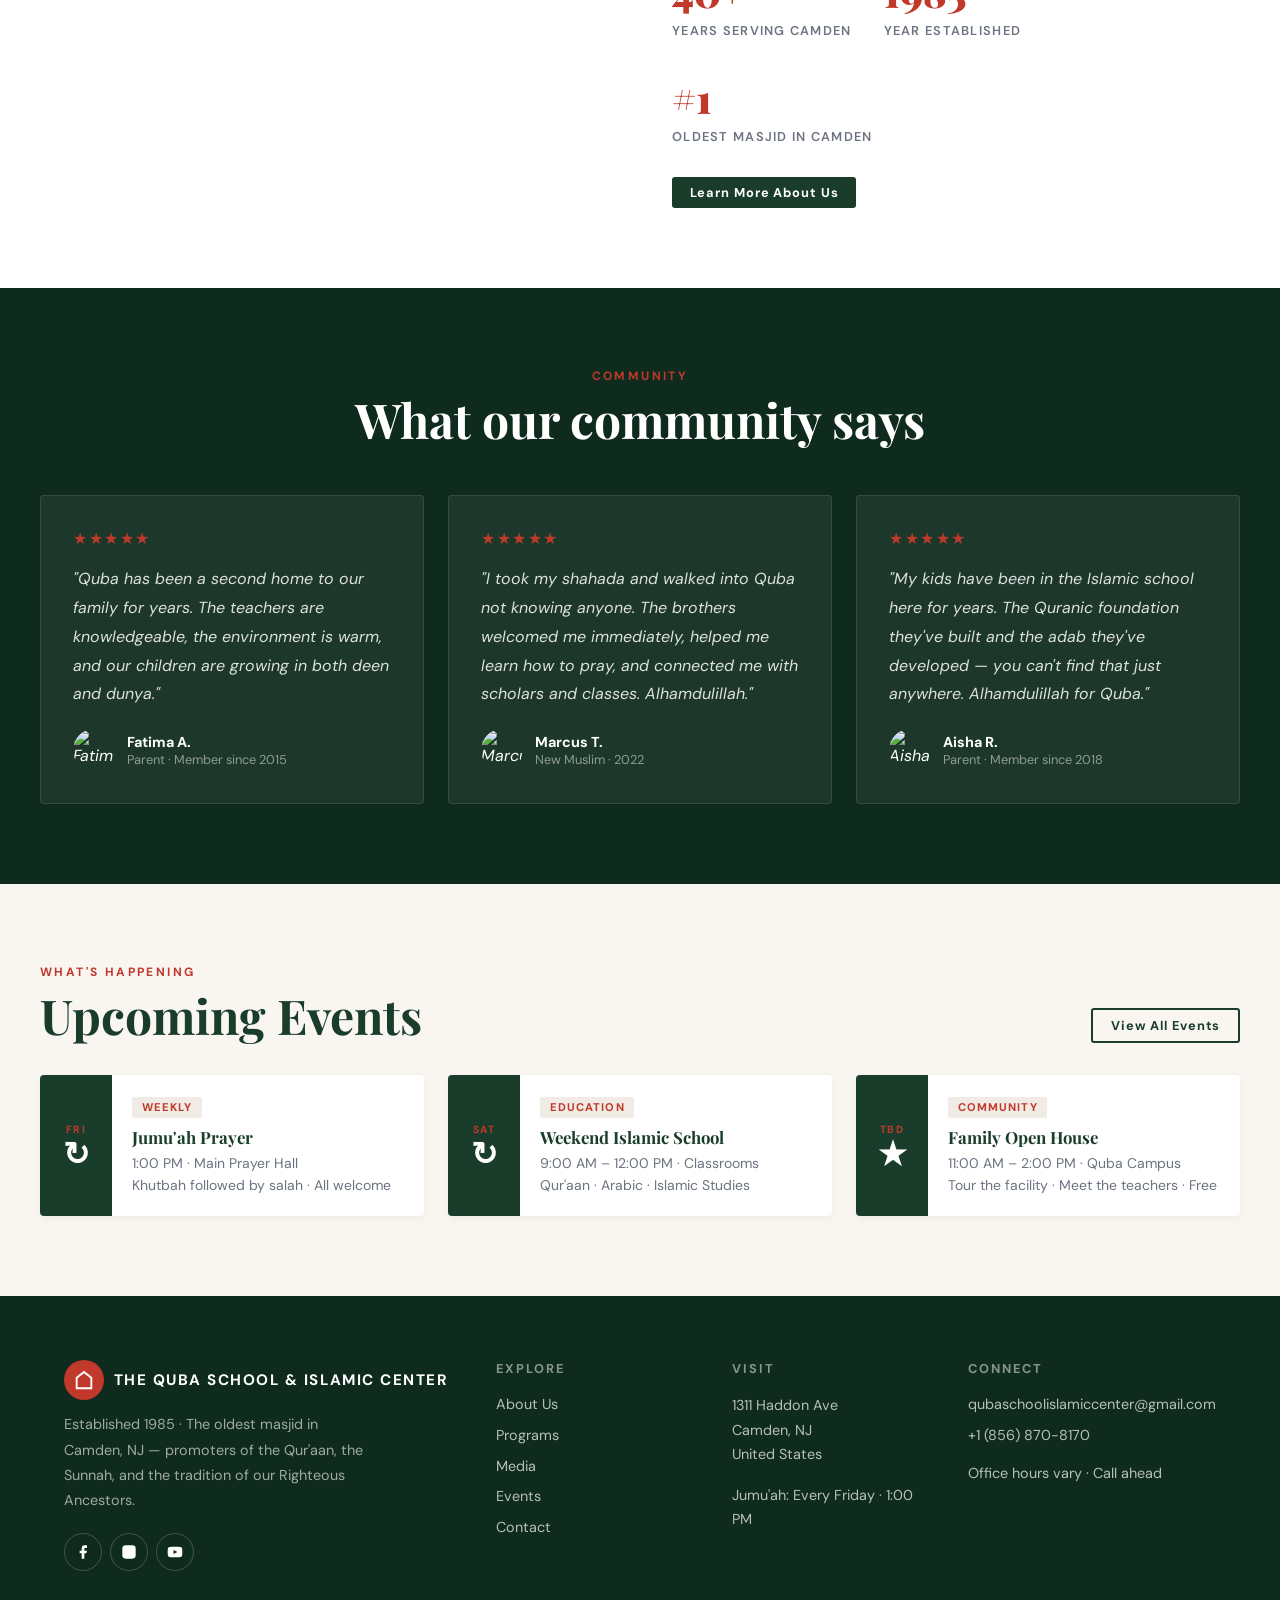
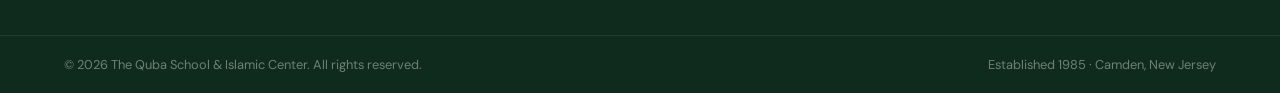
==== commit e9598efc: "Add files via upload" ====
--- a/index.html
+++ b/index.html
@@ -23,14 +23,14 @@
     <nav>
       <ul class="nav-links">
         <li><a href="about.html">About</a></li>
-        <li><a href="programs.html">Programs</a></li>
-        <li><a href="prayer.html">Prayer</a></li>
+        <li><a href="services.html">Programs</a></li>
+        <li><a href="watch.html">Media</a></li>
         <li><a href="events.html">Events</a></li>
         <li><a href="contact.html">Contact</a></li>
       </ul>
     </nav>
     <div class="nav-ctas">
-      <a class="btn btn-outline" href="visit.html">VISIT US</a>
+      <a class="btn btn-outline" href="nextsteps.html">VISIT US</a>
       <a class="btn btn-brand" href="#">DONATE</a>
     </div>
     <button class="hamburger" id="hamburgerBtn" aria-label="Toggle menu" onclick="toggleMenu()">
@@ -38,13 +38,13 @@
     </button>
   </div>
   <div class="mobile-menu" id="mobileMenu">
-    <a href="about.html">About</a>
-    <a href="programs.html">Programs</a>
-    <a href="prayer.html">Prayer</a>
-    <a href="events.html">Events</a>
-    <a href="contact.html">Contact</a>
+    <a href="./about.html">About</a>
+    <a href="./programs.html">Programs</a>
+    <a href="./watch.html">Media</a>
+    <a href="./events.html">Events</a>
+    <a href="./contact.html">Contact</a>
     <div class="mobile-ctas">
-      <a class="btn btn-outline" href="visit.html">VISIT US</a>
+      <a class="btn btn-outline" href="nextsteps.html">VISIT US</a>
       <a class="btn btn-brand" href="#">DONATE</a>
     </div>
   </div>
@@ -58,7 +58,7 @@
     <h1 class="fade-up">The Oldest Masjid<br>in Camden, NJ.</h1>
     <p class="fade-up delay-1">Established in 1985 — promoters of the Qur'aan, the Sunnah, and the tradition of our Righteous Ancestors. All are welcome.</p>
     <div class="hero-ctas fade-up delay-2">
-      <a class="btn btn-accent btn-lg" href="visit.html">PLAN YOUR VISIT</a>
+      <a class="btn btn-accent btn-lg" href="nextsteps.html">PLAN YOUR VISIT</a>
       <a class="btn btn-outline-light btn-lg" href="about.html">LEARN MORE</a>
     </div>
   </div>
@@ -114,7 +114,7 @@
           <p class="card-eyebrow">Enrollment Open</p>
           <h3 class="card-title">Islamic School</h3>
           <p class="card-text">Quality education grounded in Islamic values. Our school has been shaping the next generation of Muslims with knowledge, character, and love of the deen since 1985.</p>
-          <a class="btn btn-brand" href="programs.html">Enroll Today</a>
+          <a class="btn btn-brand" href="services.html">Enroll Today</a>
         </div>
       </article>
       <article class="card">
@@ -123,7 +123,7 @@
           <p class="card-eyebrow">All Ages</p>
           <h3 class="card-title">Quranic Studies</h3>
           <p class="card-text">Memorization, recitation, and understanding of the Holy Qur'aan for students of all ages and backgrounds. Begin or deepen your journey with the Book of Allah.</p>
-          <a class="btn btn-brand" href="programs.html">Learn More</a>
+          <a class="btn btn-brand" href="services.html">Learn More</a>
         </div>
       </article>
     </div>
@@ -138,8 +138,8 @@
       <h2>Islamic School — Enrollment Now Open</h2>
       <p>Serving students of all ages with a curriculum that balances academic excellence and Islamic character. Small class sizes, dedicated teachers, and a nurturing environment rooted in the Qur'aan and Sunnah.</p>
       <div class="series-ctas">
-        <a class="btn btn-accent btn-lg" href="programs.html">Enroll Now</a>
-        <a class="btn btn-outline-light btn-lg" href="programs.html">View All Programs</a>
+        <a class="btn btn-accent btn-lg" href="services.html">Enroll Now</a>
+        <a class="btn btn-outline-light btn-lg" href="services.html">View All Programs</a>
       </div>
     </div>
     <div class="video-card">
@@ -271,8 +271,8 @@
       <h5>Explore</h5>
       <ul>
         <li><a href="about.html">About Us</a></li>
-        <li><a href="programs.html">Programs</a></li>
-        <li><a href="prayer.html">Prayer Times</a></li>
+        <li><a href="services.html">Programs</a></li>
+        <li><a href="watch.html">Media</a></li>
         <li><a href="events.html">Events</a></li>
         <li><a href="contact.html">Contact</a></li>
       </ul>
